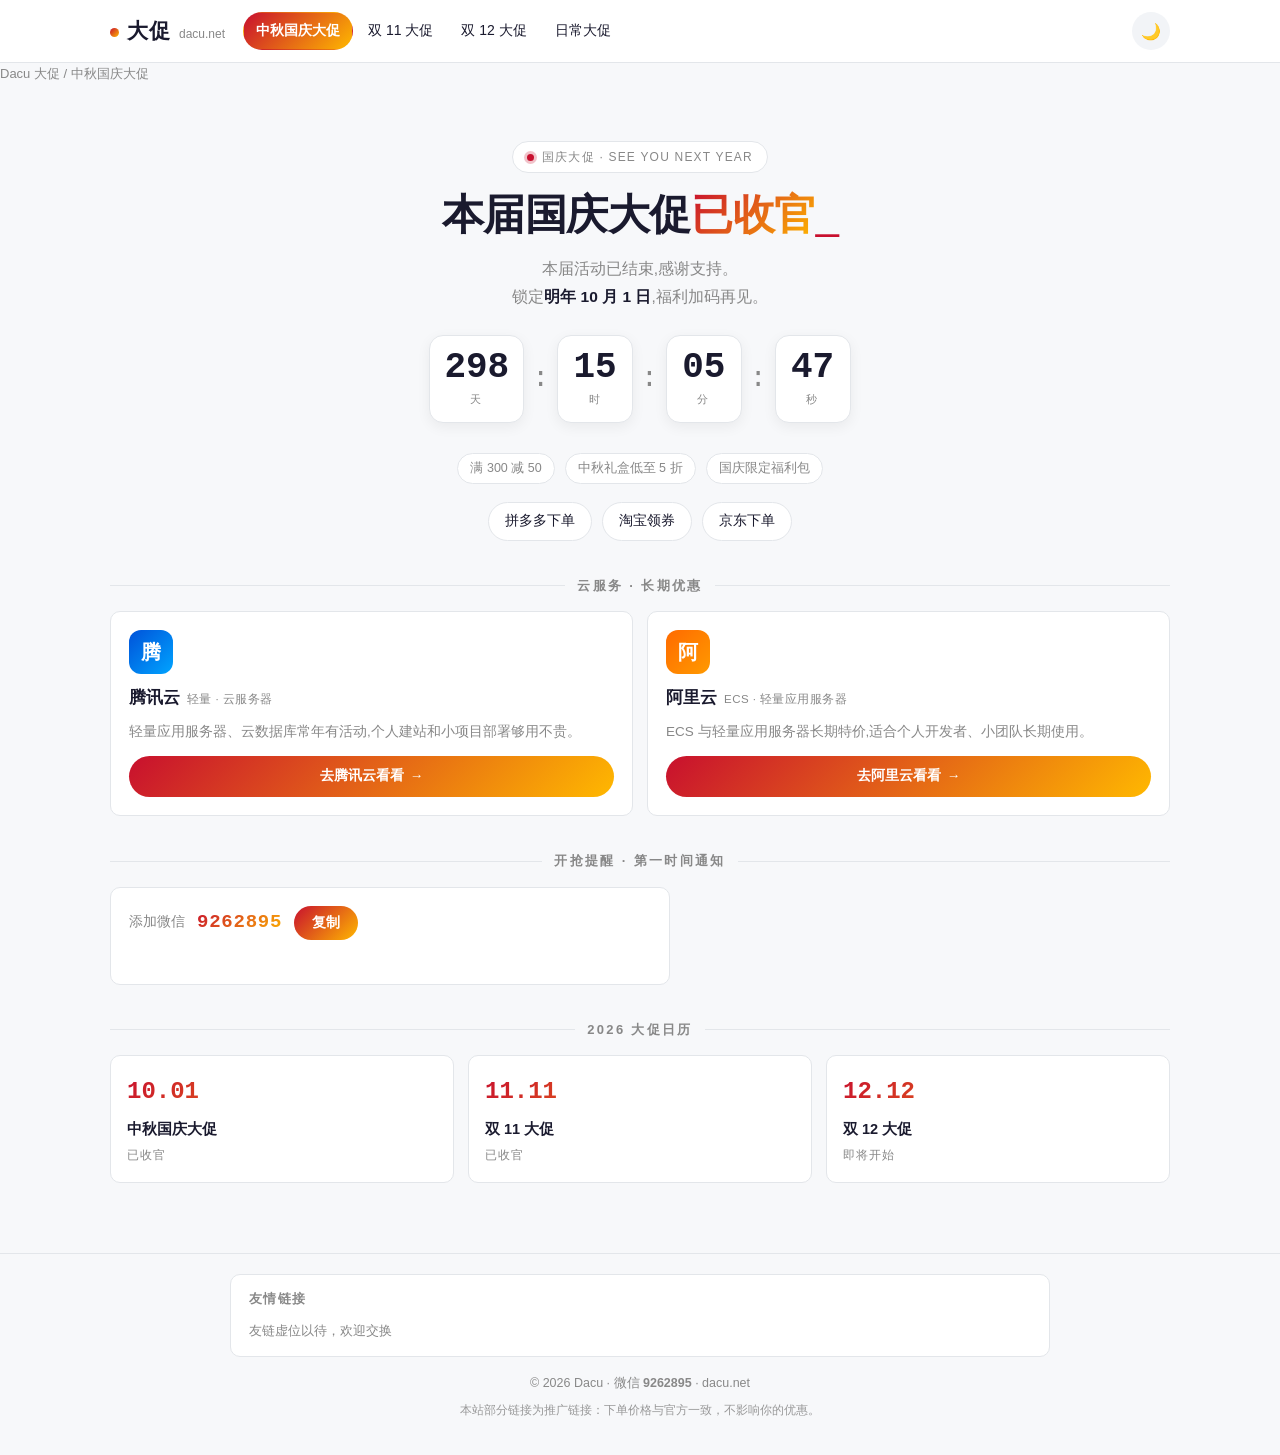
==== guoqing.html @ 707020c4 "填入腾讯云/阿里云 CPS 专属推广链接（4 页卡片 + 首页 JSON-LD）" ====
<!DOCTYPE html>
<html lang="zh-CN">
<head>
<meta charset="UTF-8">
<meta name="viewport" content="width=device-width,initial-scale=1,viewport-fit=cover">
<meta name="color-scheme" content="light dark">
<meta name="theme-color" content="#c8102e">
<meta name="description" content="2026 中秋国庆大促 10 月 1 日 00:00 准时开抢:满 300 减 50、中秋礼盒低至 5 折、国庆限定福利。Dacu 大促提供实时倒计时与拼多多、淘宝天猫、京东官方优惠入口,以及腾讯云、阿里云长期优惠。">
<meta name="keywords" content="国庆大促,中秋大促,国庆节优惠,大促倒计时,满300减50,拼多多优惠,淘宝优惠券,京东优惠券">
<meta name="applicable-device" content="pc,mobile">
<meta name="format-detection" content="telephone=no">
<meta name="robots" content="index,follow">
<meta property="og:site_name" content="Dacu 大促">
<meta property="og:title" content="中秋国庆大促 · 10月1日开启">
<meta property="og:description" content="满 300 减 50、中秋礼盒低至 5 折、国庆限定福利,实时倒计时,添加微信 9262895 第一时间开抢。">
<meta property="og:type" content="website">
<meta property="og:url" content="https://dacu.net/guoqing.html">
<meta property="og:locale" content="zh_CN">
<meta property="og:image" content="https://dacu.net/assets/og-cover.png">
<meta name="twitter:card" content="summary_large_image">
<link rel="canonical" href="https://dacu.net/guoqing.html">
<link rel="icon" href="data:image/svg+xml,%3Csvg xmlns='http://www.w3.org/2000/svg' viewBox='0 0 64 64'%3E%3Cdefs%3E%3ClinearGradient id='g' x1='0' y1='0' x2='1' y2='1'%3E%3Cstop offset='0' stop-color='%23c8102e'/%3E%3Cstop offset='1' stop-color='%23ffb800'/%3E%3C/linearGradient%3E%3C/defs%3E%3Crect width='64' height='64' rx='14' fill='url(%23g)'/%3E%3Ctext x='32' y='45' font-family='Arial,sans-serif' font-size='38' font-weight='800' fill='%23fff' text-anchor='middle'%3ED%3C/text%3E%3C/svg%3E">
<link rel="stylesheet" href="./assets/style.css?v=2">
<title>中秋国庆大促 · 10月1日开启 | Dacu 大促</title>
<script type="application/ld+json">
{
  "@context": "https://schema.org",
  "@graph": [
    {
      "@type": "WebPage",
      "@id": "https://dacu.net/guoqing.html#webpage",
      "url": "https://dacu.net/guoqing.html",
      "name": "中秋国庆大促 · 10月1日开启 | Dacu 大促",
      "inLanguage": "zh-CN",
      "isPartOf": { "@id": "https://dacu.net/#website" },
      "about": { "@id": "https://dacu.net/guoqing.html#event" }
    },
    {
      "@type": "BreadcrumbList",
      "itemListElement": [
        { "@type": "ListItem", "position": 1, "name": "Dacu 大促", "item": "https://dacu.net/" },
        { "@type": "ListItem", "position": 2, "name": "中秋国庆大促", "item": "https://dacu.net/guoqing.html" }
      ]
    },
    {
      "@type": "Event",
      "@id": "https://dacu.net/guoqing.html#event",
      "name": "2026 中秋国庆大促",
      "description": "满 300 减 50、中秋礼盒低至 5 折、国庆限定福利,10 月 1 日 00:00 准时开抢。",
      "startDate": "2026-10-01T00:00:00+08:00",
      "endDate": "2026-10-07T23:59:59+08:00",
      "eventAttendanceMode": "https://schema.org/OnlineEventAttendanceMode",
      "eventStatus": "https://schema.org/EventScheduled",
      "location": { "@type": "VirtualLocation", "url": "https://dacu.net/guoqing.html" },
      "organizer": { "@id": "https://dacu.net/#organizer" },
      "url": "https://dacu.net/guoqing.html"
    }
  ]
}
</script>
</head>
<body class="theme-guoqing">

<header class="site-header">
  <div class="header-inner">
    <a class="brand" href="./index.html"><b>大促</b><span>dacu.net</span></a>
    <nav class="nav" aria-label="大促导航">
      <a class="pill active" href="./guoqing.html" aria-current="page">中秋国庆大促</a>
      <a class="pill" href="./shuang11.html">双 11 大促</a>
      <a class="pill" href="./shuang12.html">双 12 大促</a>
      <a class="pill" href="./index.html">日常大促</a>
    </nav>
    <button id="themeToggle" onclick="toggleTheme()" title="切换深色模式">🌙</button>
  </div>
</header>

<main>
  <p class="crumbs"><a href="./index.html">Dacu 大促</a> / 中秋国庆大促</p>
  <div class="wrap">
    <div id="stage" class="stage"
         data-start="2026-10-01T00:00:00+08:00" data-end="2026-10-08T00:00:00+08:00"
         data-soon-badge="国庆大促 · COMING SOON"
         data-soon-line1="中秋国庆大促即将" data-soon-line2="启动"
         data-soon-lede="10 月 1 日 00:00 准时开抢。&lt;br&gt;准备好&lt;b&gt;全网最低价&lt;/b&gt;与&lt;b&gt;国庆专属福利&lt;/b&gt;。"
         data-live-badge="国庆大促 · LIVE NOW"
         data-live-line1="中秋国庆大促" data-live-line2="开抢中"
         data-live-lede="活动进行中!&lt;br&gt;&lt;b&gt;全网最低价&lt;/b&gt;与&lt;b&gt;国庆专属福利&lt;/b&gt;等你来。"
         data-ended-badge="国庆大促 · SEE YOU NEXT YEAR"
         data-ended-line1="本届国庆大促" data-ended-line2="已收官"
         data-ended-lede="本届活动已结束,感谢支持。&lt;br&gt;锁定&lt;b&gt;明年 10 月 1 日&lt;/b&gt;,福利加码再见。"
         data-title-prefix="国庆大促"
         data-title-live="国庆大促进行中! | Dacu 大促"
         data-title-ended="国庆大促明年见! | Dacu 大促">
      <div class="badge"><span class="dot" id="badgeDot"></span><span id="badge">国庆大促 · COMING SOON</span></div>
      <h1><span id="line1">中秋国庆大促即将</span><span class="ac"><span id="line2">启动</span></span><span class="cur">_</span></h1>
      <p class="lede" id="lede">10 月 1 日 00:00 准时开抢。<br>准备好<b>全网最低价</b>与<b>国庆专属福利</b>。</p>
      <div class="cd" aria-label="开抢倒计时">
        <div class="c"><span class="n" id="d">--</span><span class="l">天</span></div><span class="s">:</span>
        <div class="c"><span class="n" id="h">--</span><span class="l">时</span></div><span class="s">:</span>
        <div class="c"><span class="n" id="m">--</span><span class="l">分</span></div><span class="s">:</span>
        <div class="c"><span class="n" id="s">--</span><span class="l">秒</span></div>
      </div>
    </div>

    <div class="hints">
      <span>满 300 减 50</span><span>中秋礼盒低至 5 折</span><span>国庆限定福利包</span>
    </div>

    <!-- 平台快捷入口 -->
    <div class="plinks">
      <a href="https://p.pinduoduo.com/bQikaBFL?sc=EFAC" target="_blank" rel="sponsored nofollow noopener">拼多多下单</a>
      <a href="https://m.tb.cn/h.8M48mMi" target="_blank" rel="sponsored nofollow noopener">淘宝领券</a>
      <a href="https://u.jd.com/x66CSQ3" target="_blank" rel="sponsored nofollow noopener">京东下单</a>
    </div>


    <!-- 云服务长期优惠（腾讯云 / 阿里云 CPS） -->
    <section class="sec" aria-label="云服务长期优惠">
      <h2 class="st">云服务 · 长期优惠</h2>
      <div class="cards">
        <article class="card">
          <div class="plogo tc" aria-hidden="true">腾</div>
          <h3>腾讯云 <small>轻量 · 云服务器</small></h3>
          <p>轻量应用服务器、云数据库常年有活动,个人建站和小项目部署够用不贵。</p>
          <!-- ★ 腾讯云 CPS 专属推广链接 -->
          <a class="btn" href="https://curl.qcloud.com/LZGCNN3o" target="_blank" rel="sponsored nofollow noopener">去腾讯云看看</a>
        </article>
        <article class="card">
          <div class="plogo ali" aria-hidden="true">阿</div>
          <h3>阿里云 <small>ECS · 轻量应用服务器</small></h3>
          <p>ECS 与轻量应用服务器长期特价,适合个人开发者、小团队长期使用。</p>
          <!-- ★ 阿里云 CPS 专属推广链接 -->
          <a class="btn" href="https://www.aliyun.com/activity/ecs/99program?source=5176.29345612&amp;userCode=0mdh6zq2" target="_blank" rel="sponsored nofollow noopener">去阿里云看看</a>
        </article>
      </div>
    </section>
    <section class="sec" aria-label="微信订阅">
      <h2 class="st">开抢提醒 · 第一时间通知</h2>
      <div class="wechat-box">
        <div class="row">
          <span>添加微信</span>
          <strong id="wxid">9262895</strong>
          <button type="button" id="copyBtn">复制</button>
        </div>
        <p class="wxmsg" id="wxmsg"></p>
      </div>
    </section>

    <section class="sec" aria-label="其他大促">
      <h2 class="st">2026 大促日历</h2>
      <div class="cal">
        <a href="./guoqing.html" data-start="2026-10-01T00:00:00+08:00" data-end="2026-10-08T00:00:00+08:00"><span class="date">10.01</span><span class="name">中秋国庆大促</span><span class="status">即将开始</span></a>
        <a href="./shuang11.html" data-start="2026-11-11T00:00:00+08:00" data-end="2026-11-12T00:00:00+08:00"><span class="date">11.11</span><span class="name">双 11 大促</span><span class="status">即将开始</span></a>
        <a href="./shuang12.html" data-start="2026-12-12T00:00:00+08:00" data-end="2026-12-13T00:00:00+08:00"><span class="date">12.12</span><span class="name">双 12 大促</span><span class="status">即将开始</span></a>
      </div>
    </section>
  </div>
</main>

<footer>
    <!-- FRIEND-LINKS:START -->
    <div class="friend-links">
      <h2>友情链接</h2>
      <ul class="fl-list">
        <li class="fl-empty">友链虚位以待，欢迎交换</li>
      </ul>
    </div>
    <!-- FRIEND-LINKS:END -->
  © <span id="y"></span> Dacu · 微信 <strong>9262895</strong> · <a href="https://dacu.net/">dacu.net</a>
  <p class="disclosure">本站部分链接为推广链接：下单价格与官方一致，不影响你的优惠。</p>
</footer>

<script src="./assets/site.js?v=2" defer></script>
</body>
</html>
---- assets/style.css ----
/* ============================================================
   Dacu 大促 dacu.net — 全站共享样式
   设计体系沿用 duanluo.cn（明色默认 + 深色切换）；
   品牌色保持 Dacu 红金渐变，各大促页有独立主题色覆盖。
   维护提示：改主题色/品牌色只需改 :root 里的变量
   ============================================================ */

*{margin:0;padding:0;box-sizing:border-box}

:root{
  --bg:#f7f8fa;
  --surface:#fff;
  --surface-2:#f2f4f7;
  --text:#1a1a2e;
  --border:#e3e6ea;
  --muted:#888;
  --accent:#c8102e;
  --accent2:#ffb800;
  --grad:linear-gradient(135deg,var(--accent),var(--accent2));
  --green:#1e9e6a;
  --radius:10px;
  --shadow:0 4px 14px rgba(0,0,0,.06);
}

html.dark{
  --bg:#111;
  --surface:#1e1e1e;
  --surface-2:#262626;
  --text:#e0e0e0;
  --border:#333;
  --muted:#8a8a8a;
  --green:#3fbf8a;
  --shadow:0 4px 14px rgba(0,0,0,.4);
}

/* 每场大促的主题色（保留原有设定） */
body.theme-guoqing{--accent:#c8102e;--accent2:#ffb800;--grad:linear-gradient(135deg,#c8102e,#ffb800)}
body.theme-shuang11{--accent:#ff4d2e;--accent2:#ffb800;--grad:linear-gradient(135deg,#ff4d2e,#ffb800)}
body.theme-shuang12{--accent:#6d28d9;--accent2:#ec4899;--grad:linear-gradient(135deg,#6d28d9,#ec4899)}

body{
  font-family:-apple-system,BlinkMacSystemFont,"Segoe UI","PingFang SC","Microsoft YaHei",Arial,sans-serif;
  background:var(--bg);
  color:var(--text);
  line-height:1.7;
  transition:background .3s,color .3s;
}

a{color:var(--accent);text-decoration:none}
a:hover{text-decoration:underline}
:focus-visible{outline:2px solid var(--accent);outline-offset:2px}

/* ==================== 顶部导航 ==================== */
.site-header{
  position:sticky;top:0;z-index:100;
  background:color-mix(in srgb,var(--surface) 92%,transparent);
  backdrop-filter:blur(12px);
  border-bottom:1px solid var(--border);
}
.header-inner{
  max-width:1100px;margin:auto;padding:12px 20px;
  display:flex;align-items:center;gap:18px;flex-wrap:wrap;
}
.brand{display:flex;align-items:baseline;gap:8px;text-decoration:none}
.brand:hover{text-decoration:none}
.brand b{font-size:21px;color:var(--text);letter-spacing:1px}
.brand b::before{
  content:"";display:inline-block;width:9px;height:9px;border-radius:50%;
  background:var(--grad);margin-right:8px;vertical-align:middle;
}
.brand span{font-size:12px;color:var(--muted)}

.nav{display:flex;flex-wrap:wrap;gap:2px;flex:1}
.pill{
  padding:6px 12px;border-radius:100px;font-size:14px;color:var(--text);
  border:1px solid transparent;transition:.2s;
}
.pill:hover{background:var(--surface-2);text-decoration:none}
.pill.active{
  color:#fff;background:var(--grad);border-color:transparent;font-weight:600;
}

#themeToggle{
  border:none;background:var(--surface-2);color:var(--text);
  width:38px;height:38px;border-radius:50%;cursor:pointer;font-size:16px;
  transition:transform .2s;
}
#themeToggle:hover{transform:rotate(20deg)}

/* ==================== 布局 ==================== */
main{width:100%}
.wrap{max-width:1100px;margin:auto;padding:26px 20px 30px}

.crumbs{font-size:13px;color:var(--muted);margin-bottom:16px}
.crumbs a{color:var(--muted)}
.crumbs a:hover{color:var(--accent)}

.hero{padding:8px 0 4px;margin-bottom:22px}
.badge{
  display:inline-flex;align-items:center;gap:8px;padding:5px 14px;
  border:1px solid var(--border);border-radius:100px;background:var(--surface);
  font-size:12px;letter-spacing:.1em;color:var(--muted);margin-bottom:16px;
}
.dot{
  width:7px;height:7px;border-radius:50%;background:var(--accent);flex:none;
  box-shadow:0 0 0 3px color-mix(in srgb,var(--accent) 25%,transparent);
  animation:blink 1.6s ease-in-out infinite;
}
.dot.live{background:var(--green);box-shadow:0 0 0 3px color-mix(in srgb,var(--green) 25%,transparent)}
@keyframes blink{50%{opacity:.4}}

h1{font-size:clamp(1.7rem,4.6vw,2.6rem);font-weight:800;line-height:1.25;letter-spacing:-.01em;margin-bottom:14px}
h1 .ac{background:var(--grad);-webkit-background-clip:text;background-clip:text;-webkit-text-fill-color:transparent;color:transparent}
h1 .cur{display:inline-block;color:var(--accent);animation:cursorBlink 1s steps(1) infinite;font-weight:400}
@keyframes cursorBlink{50%{opacity:0}}

.lede{font-size:15.5px;color:var(--muted);max-width:720px;line-height:1.8}
.lede b{color:var(--text)}

/* ==================== 大促倒计时舞台 ==================== */
.stage{text-align:center;padding:14px 0 6px}
.stage .lede{margin:0 auto}
.cd{
  display:flex;align-items:center;justify-content:center;gap:8px;
  margin:24px 0 6px;flex-wrap:wrap;
  font-family:ui-monospace,Menlo,Consolas,monospace;
}
.cd .c{
  background:var(--surface);border:1px solid var(--border);border-radius:14px;
  padding:12px 14px;min-width:76px;display:flex;flex-direction:column;align-items:center;gap:3px;
  box-shadow:var(--shadow);
}
.cd .n{font-size:clamp(1.5rem,5vw,2.25rem);font-weight:800;font-variant-numeric:tabular-nums;line-height:1.1}
.cd .l{font-size:11px;letter-spacing:.15em;color:var(--muted)}
.cd .s{font-size:clamp(1.25rem,4vw,1.75rem);color:var(--muted);animation:blink 1.6s ease-in-out infinite}

.hints{display:flex;gap:10px;justify-content:center;flex-wrap:wrap;margin:18px 0 6px}
.hints span{
  padding:4px 12px;border:1px solid var(--border);border-radius:100px;
  background:var(--surface);color:var(--muted);font-size:12.5px;
}

/* 平台快捷入口（小链接行） */
.plinks{display:flex;gap:10px;justify-content:center;flex-wrap:wrap;margin:18px 0 6px}
.plinks a{
  display:inline-flex;padding:7px 16px;border:1px solid var(--border);border-radius:100px;
  background:var(--surface);color:var(--text);font-size:13.5px;font-weight:500;transition:.2s;
}
.plinks a:hover{color:var(--accent);border-color:color-mix(in srgb,var(--accent) 40%,var(--border));text-decoration:none}

/* ==================== 区块标题 ==================== */
.sec{margin-top:34px}
.sec>.st{
  font-size:13px;letter-spacing:.18em;color:var(--muted);
  margin-bottom:14px;display:flex;align-items:center;gap:12px;
}
.sec>.st::before,.sec>.st::after{content:"";height:1px;flex:1;background:var(--border)}
.sec-note{font-size:13px;color:var(--muted);margin:-6px 0 14px;text-align:center}

/* ==================== 卡片（电商 / 云服务） ==================== */
.cards{display:grid;grid-template-columns:repeat(auto-fit,minmax(240px,1fr));gap:14px}
.card{
  background:var(--surface);border:1px solid var(--border);border-radius:var(--radius);
  padding:18px;display:flex;flex-direction:column;gap:9px;
  transition:transform .18s,box-shadow .18s;
}
.card:hover{transform:translateY(-3px);box-shadow:var(--shadow)}
.plogo{
  width:44px;height:44px;border-radius:12px;display:flex;align-items:center;justify-content:center;
  font-weight:800;font-size:20px;color:#fff;flex:none;
}
.plogo.pdd{background:linear-gradient(135deg,#e02e24,#ff6b3d)}
.plogo.tb{background:linear-gradient(135deg,#ff5000,#ffb800)}
.plogo.jd{background:linear-gradient(135deg,#c8102e,#f5455c)}
.plogo.tc{background:linear-gradient(135deg,#0052d9,#00a4ff)}
.plogo.ali{background:linear-gradient(135deg,#ff6a00,#ff9a00)}
.card h3{font-size:16.5px;font-weight:700;display:flex;align-items:baseline;gap:7px;flex-wrap:wrap}
.card h3 small{font-size:11.5px;color:var(--muted);font-weight:500;letter-spacing:.04em}
.card p{font-size:13.5px;color:var(--muted);line-height:1.75;flex:1}
.card .btn{
  margin-top:4px;display:inline-flex;align-items:center;justify-content:center;gap:6px;
  padding:9px 16px;background:var(--grad);color:#fff;border-radius:100px;
  font-weight:600;font-size:13.5px;transition:.15s;
}
.card .btn:hover{transform:translateY(-1px);text-decoration:none;opacity:.92}
.card .btn::after{content:"→"}

/* ==================== 大促日历 ==================== */
.cal{display:grid;grid-template-columns:repeat(auto-fit,minmax(180px,1fr));gap:14px}
.cal a{
  background:var(--surface);border:1px solid var(--border);border-radius:var(--radius);
  padding:16px;color:var(--text);display:flex;flex-direction:column;gap:4px;
  transition:transform .18s,box-shadow .18s;
}
.cal a:hover{transform:translateY(-3px);box-shadow:var(--shadow);text-decoration:none}
.cal .date{
  font-family:ui-monospace,Menlo,Consolas,monospace;font-size:24px;font-weight:800;
  background:var(--grad);-webkit-background-clip:text;background-clip:text;-webkit-text-fill-color:transparent;color:transparent;
}
.cal .name{font-size:14.5px;font-weight:700}
.cal .status{font-size:12px;color:var(--muted);letter-spacing:.08em}
.cal .now{color:var(--green);font-weight:600}

/* ==================== 微信订阅 ==================== */
.wechat-box{
  background:var(--surface);border:1px solid var(--border);border-radius:var(--radius);
  padding:18px;max-width:560px;
}
.wechat-box .row{display:flex;align-items:center;gap:12px;flex-wrap:wrap}
.wechat-box .row span{font-size:13.5px;color:var(--muted)}
.wechat-box .row strong{
  font-family:ui-monospace,Menlo,Consolas,monospace;font-size:19px;letter-spacing:.04em;
  background:var(--grad);-webkit-background-clip:text;background-clip:text;-webkit-text-fill-color:transparent;color:transparent;
}
.wechat-box button{
  padding:8px 18px;border:none;border-radius:100px;background:var(--grad);
  color:#fff;font-weight:600;font-size:13.5px;cursor:pointer;
}
.wechat-box button:hover{opacity:.9}
.wxmsg{font-size:13px;margin-top:8px;min-height:1.4em}

/* ==================== FAQ ==================== */
.faq details{
  background:var(--surface);border:1px solid var(--border);border-radius:var(--radius);
  padding:14px 18px;margin-bottom:10px;
}
.faq summary{
  cursor:pointer;font-weight:600;font-size:14.5px;list-style:none;
  display:flex;justify-content:space-between;align-items:center;gap:10px;
}
.faq summary::-webkit-details-marker{display:none}
.faq summary::after{content:"+";color:var(--accent);font-weight:700;flex:none}
.faq details[open] summary::after{content:"−"}
.faq details p{margin-top:10px;font-size:14px;color:var(--muted);line-height:1.8}

/* ==================== 关于 / 页脚 ==================== */
.about{font-size:14px;color:var(--muted);line-height:1.9;max-width:820px}
.about b{color:var(--text)}

footer{
  margin-top:40px;padding:20px 20px 34px;
  border-top:1px solid var(--border);
  font-size:12.5px;color:var(--muted);text-align:center;
}
footer a{color:var(--muted)}
footer a:hover{color:var(--accent)}
footer .disclosure{font-size:12px;color:var(--muted);margin-top:6px;opacity:.85}

/* ==================== 响应式 ==================== */
@media(max-width:700px){
  .header-inner{padding:10px 14px;gap:10px}
  .brand b{font-size:18px}
  .pill{padding:5px 10px;font-size:13px}
  .wrap{padding:18px 14px 24px}
  h1{font-size:clamp(1.5rem,7vw,2rem)}
  .cd .c{min-width:64px;padding:10px 10px}
  .cards{grid-template-columns:1fr}
  .cal{grid-template-columns:1fr}
}

/* ==================== 页脚友情链接 ==================== */
.friend-links{
  max-width:820px;margin:0 auto 16px;text-align:left;
  background:var(--surface);border:1px solid var(--border);border-radius:var(--radius);
  padding:14px 18px;
}
.friend-links h2{font-size:12.5px;color:var(--muted);font-weight:600;letter-spacing:.1em;margin-bottom:10px}
.fl-list{display:flex;flex-wrap:wrap;gap:8px 20px;list-style:none}
.fl-list li{font-size:13px}
.fl-list .fl-empty{color:var(--muted)}
.fl-contact{margin-top:10px;font-size:12.5px;color:var(--muted)}
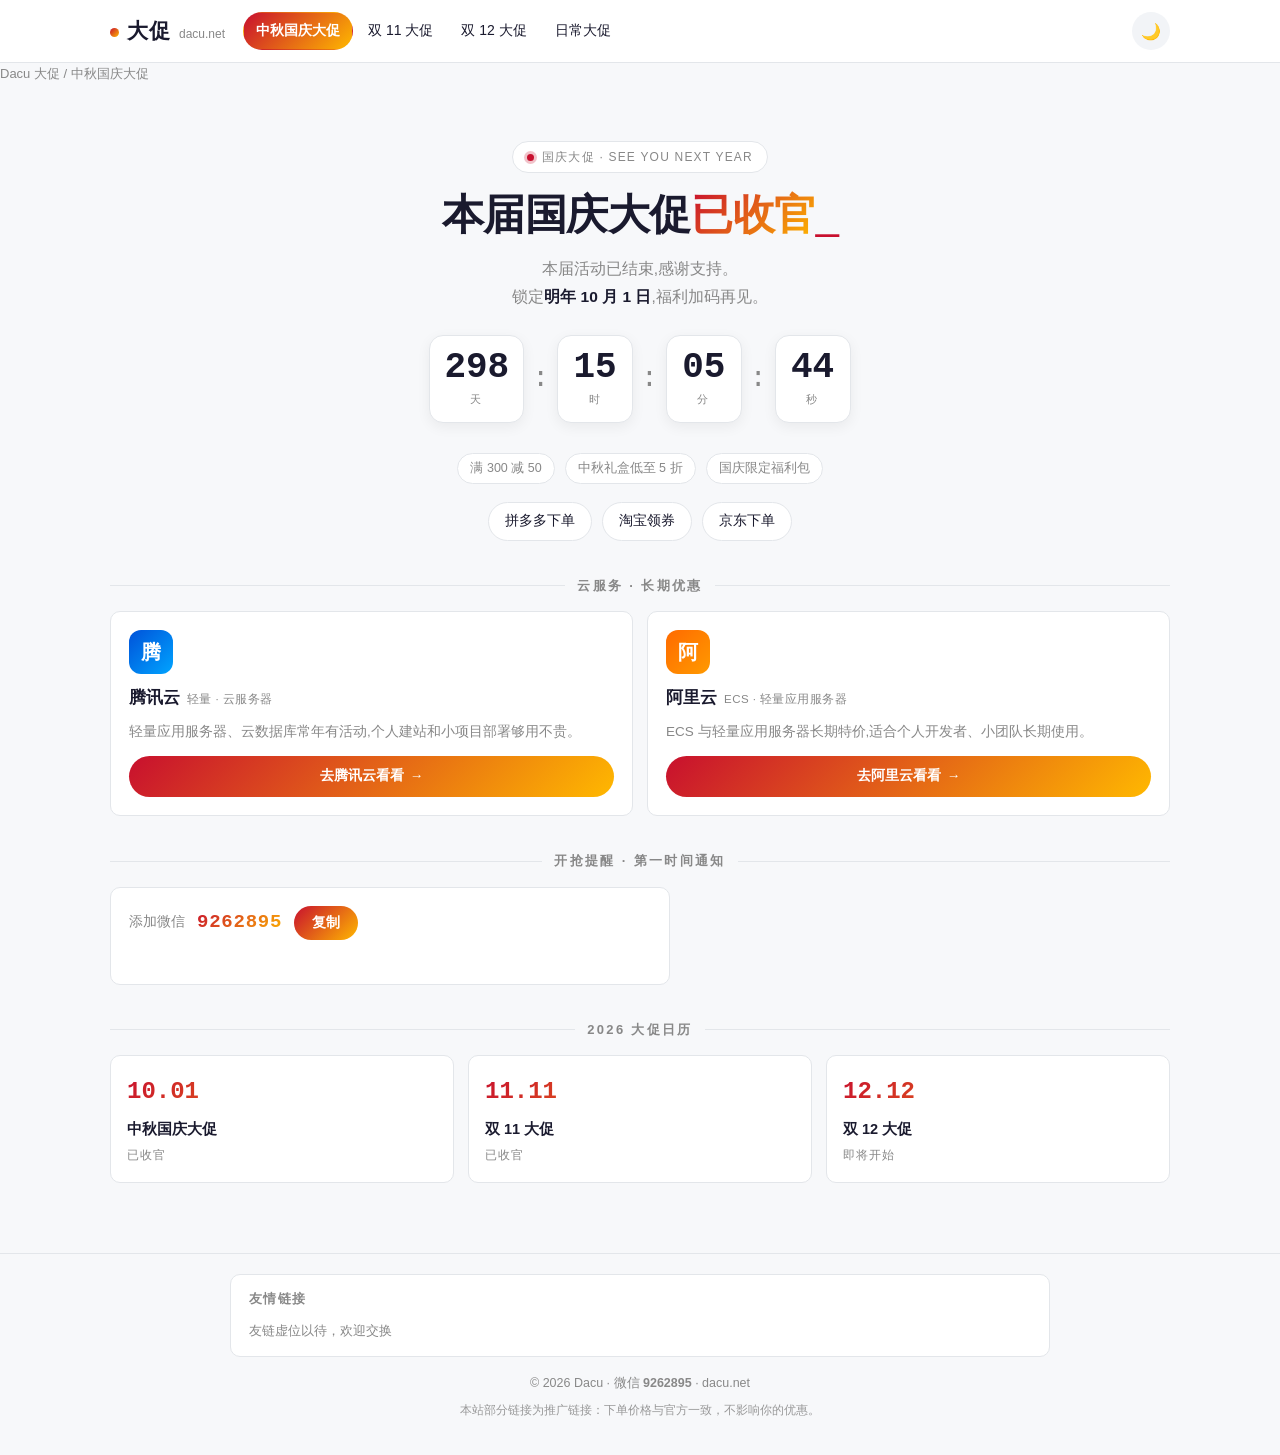
==== commit 9ce0f144: "双11页融入 2026 三平台最新打法:淘宝官方立减/京东现货直发/拼多多百亿补贴单件立减 - 文案从「即将启动」改为「现货热卖中」(三平台 10 月已开卖,11.11 为最终爆发日) - 新增「平台" ====
--- a/guoqing.html
+++ b/guoqing.html
@@ -20,7 +20,7 @@
 <meta name="twitter:card" content="summary_large_image">
 <link rel="canonical" href="https://dacu.net/guoqing.html">
 <link rel="icon" href="data:image/svg+xml,%3Csvg xmlns='http://www.w3.org/2000/svg' viewBox='0 0 64 64'%3E%3Cdefs%3E%3ClinearGradient id='g' x1='0' y1='0' x2='1' y2='1'%3E%3Cstop offset='0' stop-color='%23c8102e'/%3E%3Cstop offset='1' stop-color='%23ffb800'/%3E%3C/linearGradient%3E%3C/defs%3E%3Crect width='64' height='64' rx='14' fill='url(%23g)'/%3E%3Ctext x='32' y='45' font-family='Arial,sans-serif' font-size='38' font-weight='800' fill='%23fff' text-anchor='middle'%3ED%3C/text%3E%3C/svg%3E">
-<link rel="stylesheet" href="./assets/style.css?v=2">
+<link rel="stylesheet" href="./assets/style.css?v=3">
 <title>中秋国庆大促 · 10月1日开启 | Dacu 大促</title>
 <script type="application/ld+json">
 {
@@ -170,6 +170,6 @@
   <p class="disclosure">本站部分链接为推广链接：下单价格与官方一致，不影响你的优惠。</p>
 </footer>
 
-<script src="./assets/site.js?v=2" defer></script>
+<script src="./assets/site.js?v=3" defer></script>
 </body>
 </html>
--- a/assets/style.css
+++ b/assets/style.css
@@ -269,3 +269,11 @@
 .fl-list li{font-size:13px}
 .fl-list .fl-empty{color:var(--muted)}
 .fl-contact{margin-top:10px;font-size:12.5px;color:var(--muted)}
+
+/* 主推横幅(按日期自动切换,site.js 控制) */
+.pbanner{display:flex;align-items:center;justify-content:center;gap:.7rem;width:100%;margin:0 auto 1.75rem;padding:.9rem 1.3rem;background:var(--surface);border:1px solid var(--border);border-radius:var(--radius);box-shadow:var(--shadow);color:var(--text);text-decoration:none;transition:transform .15s ease}
+.pbanner b{background:var(--grad);-webkit-background-clip:text;background-clip:text;-webkit-text-fill-color:transparent;color:transparent;font-size:1rem}
+.pbanner span{color:var(--muted);font-size:.85rem}
+.pbanner .pb-dot{width:8px;height:8px;border-radius:50%;background:var(--accent);flex:none;animation:pbPulse 1.6s ease-in-out infinite}
+@keyframes pbPulse{50%{opacity:.4}}
+.pbanner:hover{transform:translateY(-2px)}
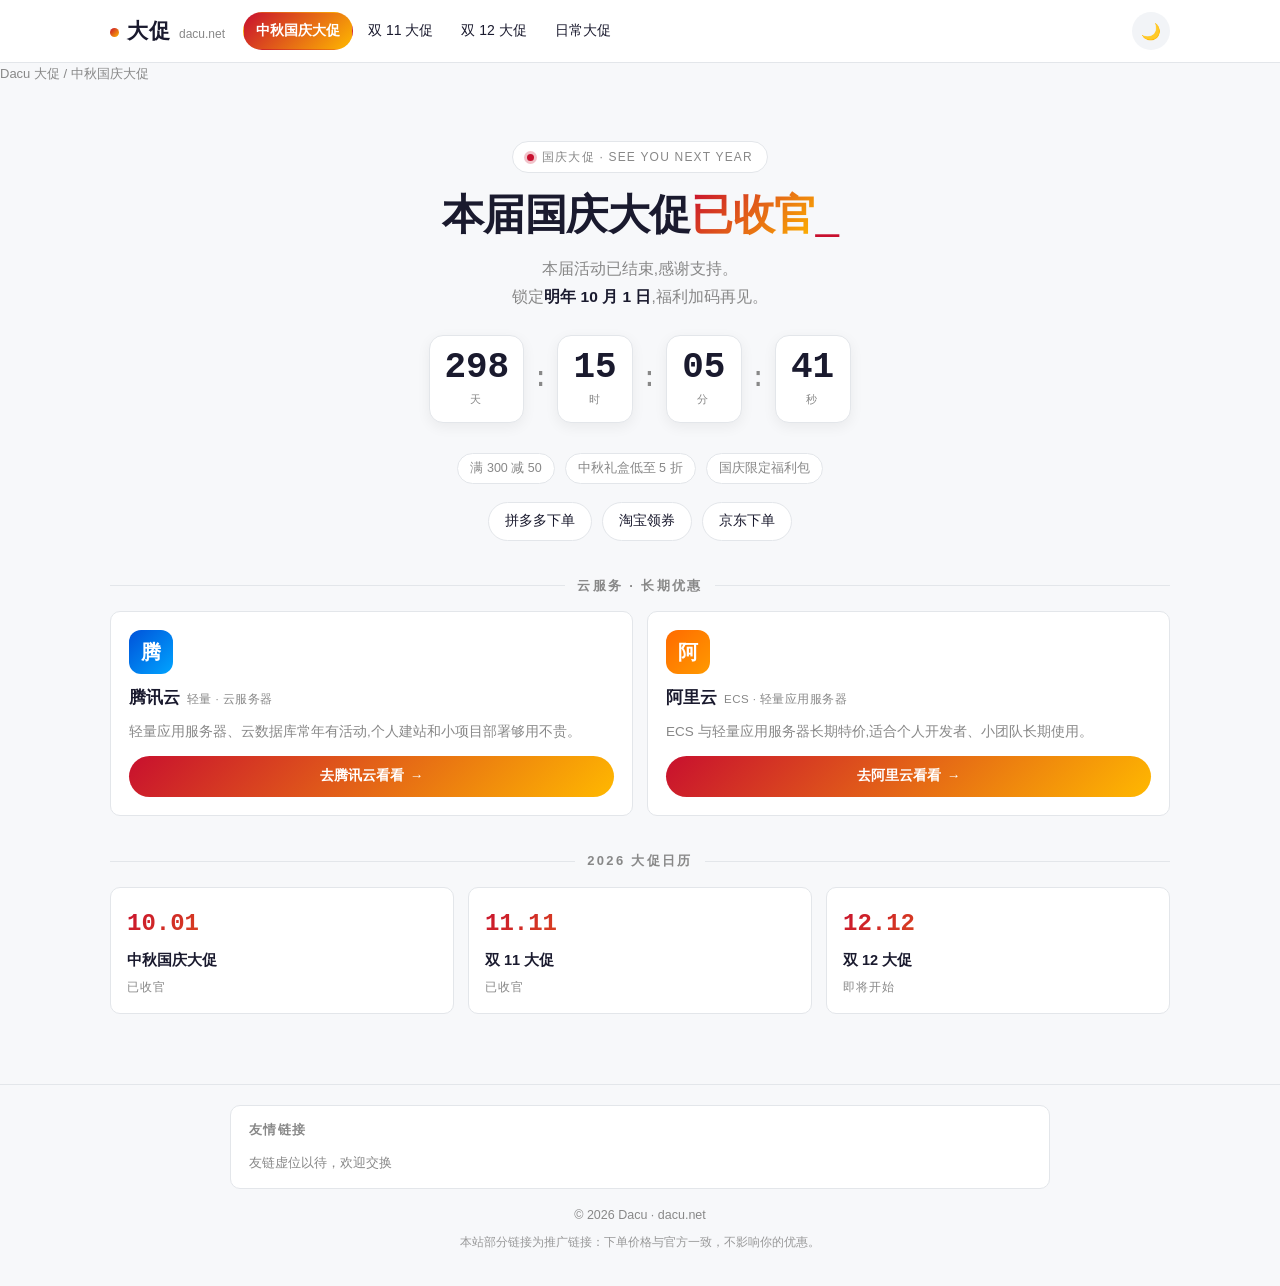
==== commit 0f6b9f27: "移除所有微信联系方式(买家不需要知道个人微信) - 删除 4 个页面的「微信订阅」卡片与页脚微信号 - 清理 meta/JSON-LD/关于段落/llms.txt 中的联系方式 - site.js 移" ====
--- a/guoqing.html
+++ b/guoqing.html
@@ -12,7 +12,7 @@
 <meta name="robots" content="index,follow">
 <meta property="og:site_name" content="Dacu 大促">
 <meta property="og:title" content="中秋国庆大促 · 10月1日开启">
-<meta property="og:description" content="满 300 减 50、中秋礼盒低至 5 折、国庆限定福利,实时倒计时,添加微信 9262895 第一时间开抢。">
+<meta property="og:description" content="满 300 减 50、中秋礼盒低至 5 折、国庆限定福利,实时倒计时,提前锁定全年低价。">
 <meta property="og:type" content="website">
 <meta property="og:url" content="https://dacu.net/guoqing.html">
 <meta property="og:locale" content="zh_CN">
@@ -134,17 +134,6 @@
         </article>
       </div>
     </section>
-    <section class="sec" aria-label="微信订阅">
-      <h2 class="st">开抢提醒 · 第一时间通知</h2>
-      <div class="wechat-box">
-        <div class="row">
-          <span>添加微信</span>
-          <strong id="wxid">9262895</strong>
-          <button type="button" id="copyBtn">复制</button>
-        </div>
-        <p class="wxmsg" id="wxmsg"></p>
-      </div>
-    </section>
 
     <section class="sec" aria-label="其他大促">
       <h2 class="st">2026 大促日历</h2>
@@ -166,10 +155,10 @@
       </ul>
     </div>
     <!-- FRIEND-LINKS:END -->
-  © <span id="y"></span> Dacu · 微信 <strong>9262895</strong> · <a href="https://dacu.net/">dacu.net</a>
+  © <span id="y"></span> Dacu · <a href="https://dacu.net/">dacu.net</a>
   <p class="disclosure">本站部分链接为推广链接：下单价格与官方一致，不影响你的优惠。</p>
 </footer>
 
-<script src="./assets/site.js?v=3" defer></script>
+<script src="./assets/site.js?v=4" defer></script>
 </body>
 </html>
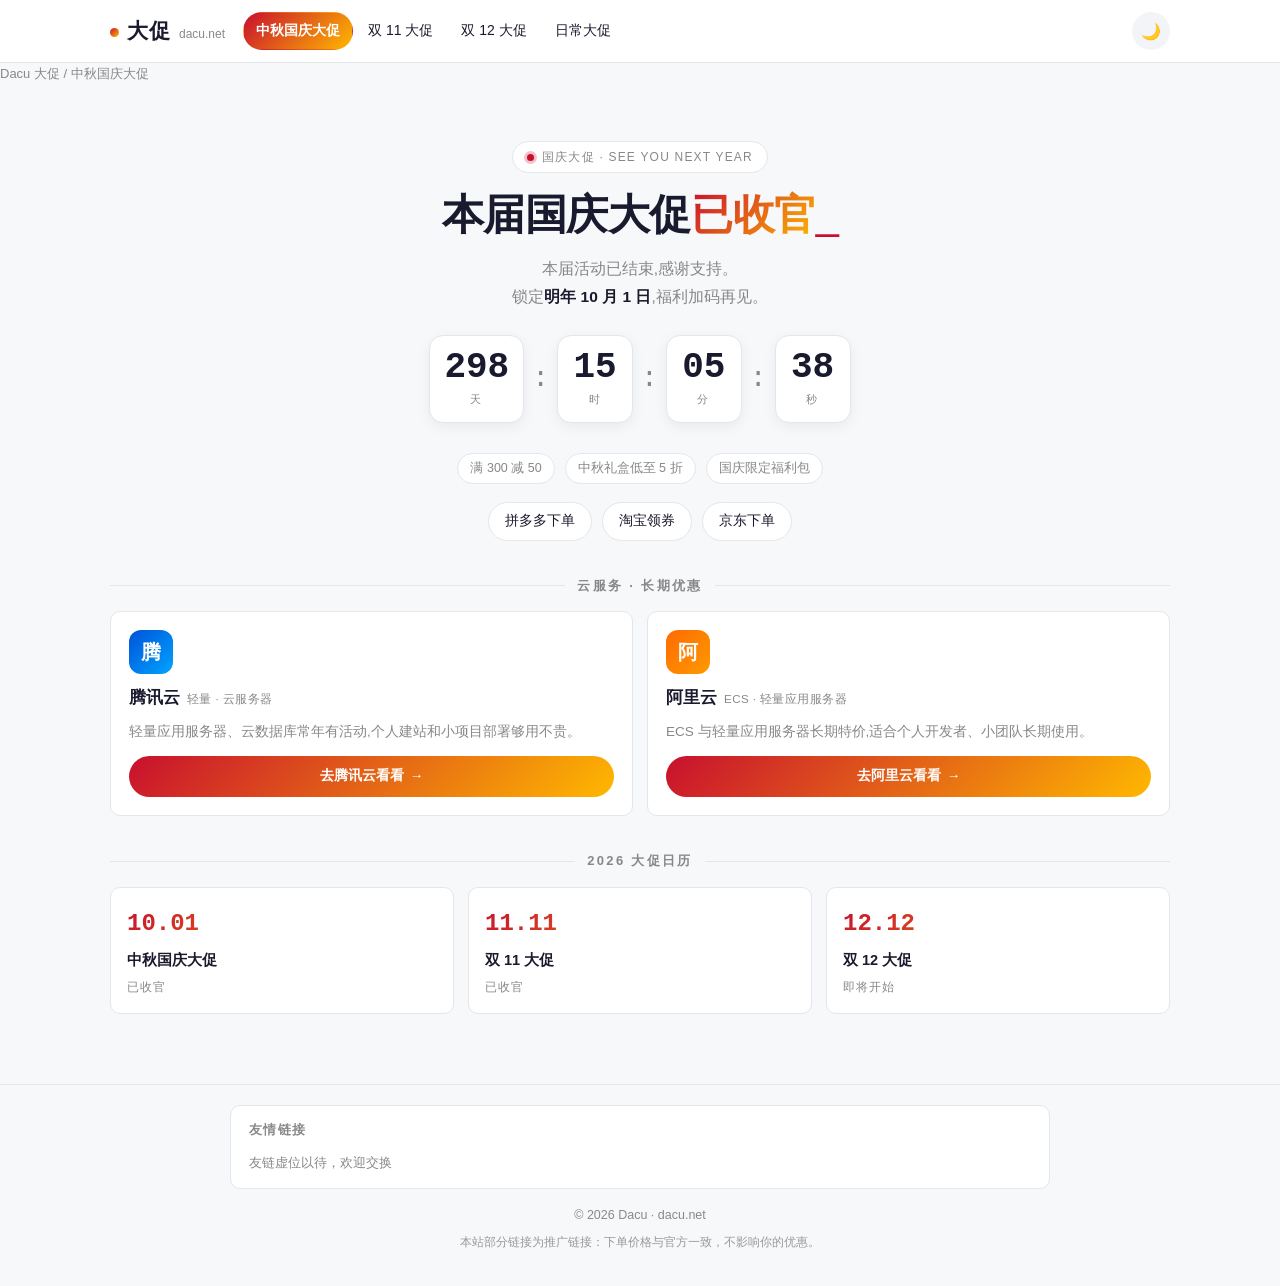
==== commit 5446fb6c: "接入京东联盟 API:双11页商品精选区 + 每日自动更新流水线 - tools/fetch_jd_deals.py:jd.union.open 商品拉取+转链,凭据走环境变量,输出 assets/d" ====
--- a/guoqing.html
+++ b/guoqing.html
@@ -159,6 +159,6 @@
   <p class="disclosure">本站部分链接为推广链接：下单价格与官方一致，不影响你的优惠。</p>
 </footer>
 
-<script src="./assets/site.js?v=4" defer></script>
+<script src="./assets/site.js?v=5" defer></script>
 </body>
 </html>
--- a/assets/style.css
+++ b/assets/style.css
@@ -277,3 +277,14 @@
 .pbanner .pb-dot{width:8px;height:8px;border-radius:50%;background:var(--accent);flex:none;animation:pbPulse 1.6s ease-in-out infinite}
 @keyframes pbPulse{50%{opacity:.4}}
 .pbanner:hover{transform:translateY(-2px)}
+
+/* 商品清单(site.js 数据驱动) */
+.deals-grid{display:grid;grid-template-columns:repeat(auto-fill,minmax(240px,1fr));gap:14px}
+.deal{padding:14px;display:flex;flex-direction:column;gap:8px;text-align:left}
+.deal-img{width:100%;aspect-ratio:1/1;object-fit:cover;border-radius:8px;background:var(--surface-2)}
+.deal h3{font-size:14px;line-height:1.5;font-weight:600;max-height:2.9em;overflow:hidden;display:-webkit-box;-webkit-line-clamp:2;-webkit-box-orient:vertical}
+.deal-meta{display:flex;align-items:center;justify-content:space-between;gap:8px;flex-wrap:wrap;min-height:24px}
+.deal-coupon{font-size:12px;color:var(--green);border:1px dashed var(--green);padding:2px 8px;border-radius:6px}
+.deal-price{font-family:ui-monospace,Menlo,Consolas,monospace;font-weight:800;font-size:18px;color:var(--accent)}
+.deal .btn{margin-top:auto;justify-content:center}
+.deals-note{font-size:12.5px;color:var(--muted);margin-top:10px;text-align:center}
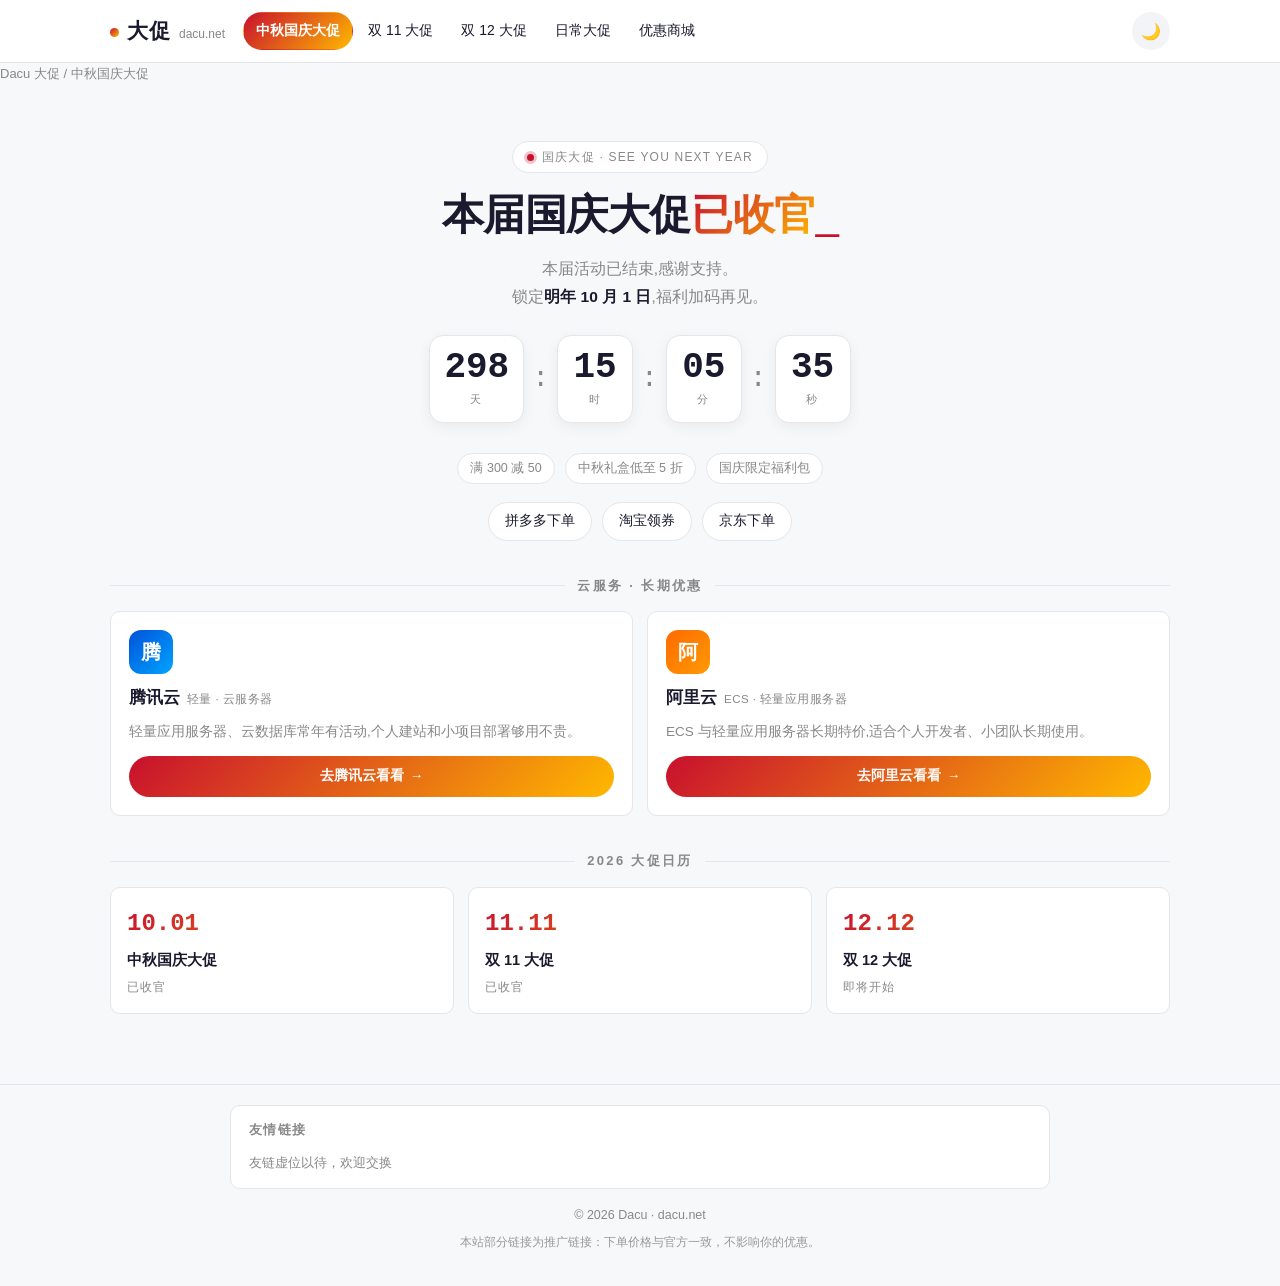
==== commit 2c842ecb: "新增「优惠商城」页:iframe 嵌入大淘客优站(已绑用户淘宝/拼多多 PID) - shangcheng.html:全站统一头尾+面包屑+SEO(meta/canonical/JSON-LD),全高" ====
--- a/guoqing.html
+++ b/guoqing.html
@@ -69,6 +69,7 @@
       <a class="pill" href="./shuang11.html">双 11 大促</a>
       <a class="pill" href="./shuang12.html">双 12 大促</a>
       <a class="pill" href="./index.html">日常大促</a>
+      <a class="pill" href="./shangcheng.html">优惠商城</a>
     </nav>
     <button id="themeToggle" onclick="toggleTheme()" title="切换深色模式">🌙</button>
   </div>
--- a/assets/style.css
+++ b/assets/style.css
@@ -288,3 +288,9 @@
 .deal-price{font-family:ui-monospace,Menlo,Consolas,monospace;font-weight:800;font-size:18px;color:var(--accent)}
 .deal .btn{margin-top:auto;justify-content:center}
 .deals-note{font-size:12.5px;color:var(--muted);margin-top:10px;text-align:center}
+
+/* 优惠商城(iframe 嵌入大促网) */
+.plogo.dt{background:linear-gradient(135deg,#ff2d6a,#ff9500)}
+.mall-frame{width:100%;height:calc(100vh - 240px);min-height:560px;border:1px solid var(--border);border-radius:var(--radius);background:var(--surface);box-shadow:var(--shadow)}
+.mall-note{font-size:12.5px;color:var(--muted);margin-top:12px;text-align:center}
+@media(max-width:520px){.mall-frame{height:calc(100vh - 200px)}}
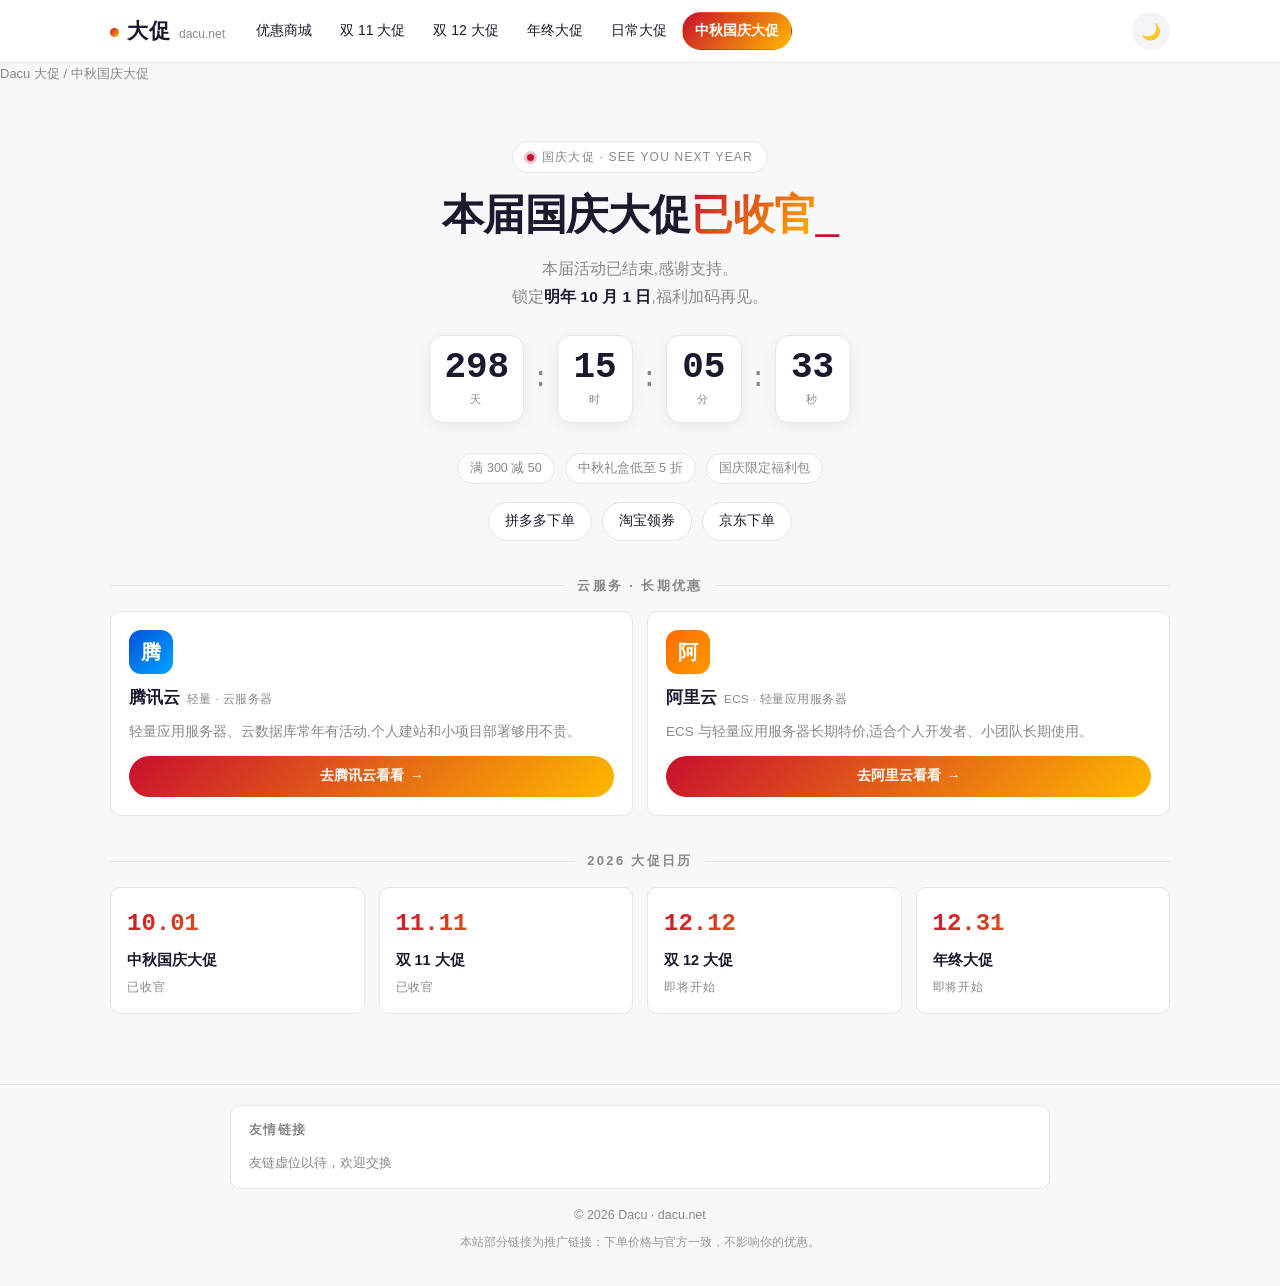
==== commit a2ffd6f4: "导航重排 + 新增年终大促页(跨年场) - 全站导航改为:优惠商城 → 双11 → 双12 → 年终大促 → 日常大促 → 中秋国庆大促 - 新增 nianzhong.html:12月31日20:00" ====
--- a/guoqing.html
+++ b/guoqing.html
@@ -20,7 +20,7 @@
 <meta name="twitter:card" content="summary_large_image">
 <link rel="canonical" href="https://dacu.net/guoqing.html">
 <link rel="icon" href="data:image/svg+xml,%3Csvg xmlns='http://www.w3.org/2000/svg' viewBox='0 0 64 64'%3E%3Cdefs%3E%3ClinearGradient id='g' x1='0' y1='0' x2='1' y2='1'%3E%3Cstop offset='0' stop-color='%23c8102e'/%3E%3Cstop offset='1' stop-color='%23ffb800'/%3E%3C/linearGradient%3E%3C/defs%3E%3Crect width='64' height='64' rx='14' fill='url(%23g)'/%3E%3Ctext x='32' y='45' font-family='Arial,sans-serif' font-size='38' font-weight='800' fill='%23fff' text-anchor='middle'%3ED%3C/text%3E%3C/svg%3E">
-<link rel="stylesheet" href="./assets/style.css?v=3">
+<link rel="stylesheet" href="./assets/style.css?v=5">
 <title>中秋国庆大促 · 10月1日开启 | Dacu 大促</title>
 <script type="application/ld+json">
 {
@@ -65,11 +65,12 @@
   <div class="header-inner">
     <a class="brand" href="./index.html"><b>大促</b><span>dacu.net</span></a>
     <nav class="nav" aria-label="大促导航">
-      <a class="pill active" href="./guoqing.html" aria-current="page">中秋国庆大促</a>
+      <a class="pill" href="./shangcheng.html">优惠商城</a>
       <a class="pill" href="./shuang11.html">双 11 大促</a>
       <a class="pill" href="./shuang12.html">双 12 大促</a>
+      <a class="pill" href="./nianzhong.html">年终大促</a>
       <a class="pill" href="./index.html">日常大促</a>
-      <a class="pill" href="./shangcheng.html">优惠商城</a>
+      <a class="pill active" href="./guoqing.html" aria-current="page">中秋国庆大促</a>
     </nav>
     <button id="themeToggle" onclick="toggleTheme()" title="切换深色模式">🌙</button>
   </div>
@@ -142,6 +143,7 @@
         <a href="./guoqing.html" data-start="2026-10-01T00:00:00+08:00" data-end="2026-10-08T00:00:00+08:00"><span class="date">10.01</span><span class="name">中秋国庆大促</span><span class="status">即将开始</span></a>
         <a href="./shuang11.html" data-start="2026-11-11T00:00:00+08:00" data-end="2026-11-12T00:00:00+08:00"><span class="date">11.11</span><span class="name">双 11 大促</span><span class="status">即将开始</span></a>
         <a href="./shuang12.html" data-start="2026-12-12T00:00:00+08:00" data-end="2026-12-13T00:00:00+08:00"><span class="date">12.12</span><span class="name">双 12 大促</span><span class="status">即将开始</span></a>
+        <a href="./nianzhong.html" data-start="2026-12-31T20:00:00+08:00" data-end="2027-01-02T00:00:00+08:00"><span class="date">12.31</span><span class="name">年终大促</span><span class="status">即将开始</span></a>
       </div>
     </section>
   </div>
@@ -160,6 +162,6 @@
   <p class="disclosure">本站部分链接为推广链接：下单价格与官方一致，不影响你的优惠。</p>
 </footer>
 
-<script src="./assets/site.js?v=5" defer></script>
+<script src="./assets/site.js?v=6" defer></script>
 </body>
 </html>
--- a/assets/style.css
+++ b/assets/style.css
@@ -37,6 +37,7 @@
 body.theme-guoqing{--accent:#c8102e;--accent2:#ffb800;--grad:linear-gradient(135deg,#c8102e,#ffb800)}
 body.theme-shuang11{--accent:#ff4d2e;--accent2:#ffb800;--grad:linear-gradient(135deg,#ff4d2e,#ffb800)}
 body.theme-shuang12{--accent:#6d28d9;--accent2:#ec4899;--grad:linear-gradient(135deg,#6d28d9,#ec4899)}
+body.theme-nianzhong{--accent:#2563eb;--accent2:#f59e0b;--grad:linear-gradient(135deg,#2563eb,#f59e0b)}
 
 body{
   font-family:-apple-system,BlinkMacSystemFont,"Segoe UI","PingFang SC","Microsoft YaHei",Arial,sans-serif;
@@ -289,8 +290,9 @@
 .deal .btn{margin-top:auto;justify-content:center}
 .deals-note{font-size:12.5px;color:var(--muted);margin-top:10px;text-align:center}
 
-/* 优惠商城(iframe 嵌入大促网) */
+/* 优惠商城(iframe 全屏沉浸式嵌入大促网,仅保留顶部菜单) */
 .plogo.dt{background:linear-gradient(135deg,#ff2d6a,#ff9500)}
-.mall-frame{width:100%;height:calc(100vh - 240px);min-height:560px;border:1px solid var(--border);border-radius:var(--radius);background:var(--surface);box-shadow:var(--shadow)}
-.mall-note{font-size:12.5px;color:var(--muted);margin-top:12px;text-align:center}
-@media(max-width:520px){.mall-frame{height:calc(100vh - 200px)}}
+body.mall-page{height:100vh;overflow:hidden;display:flex;flex-direction:column}
+body.mall-page main.mall-main{flex:1;display:flex;flex-direction:column;min-height:0;width:100%;max-width:none;margin:0;padding:0;text-align:initial}
+body.mall-page .mall-frame{flex:1;min-height:0;width:100%;height:auto;border:0;border-radius:0;background:var(--surface)}
+.sr-only{position:absolute;width:1px;height:1px;padding:0;margin:-1px;overflow:hidden;clip:rect(0,0,0,0);white-space:nowrap;border:0}
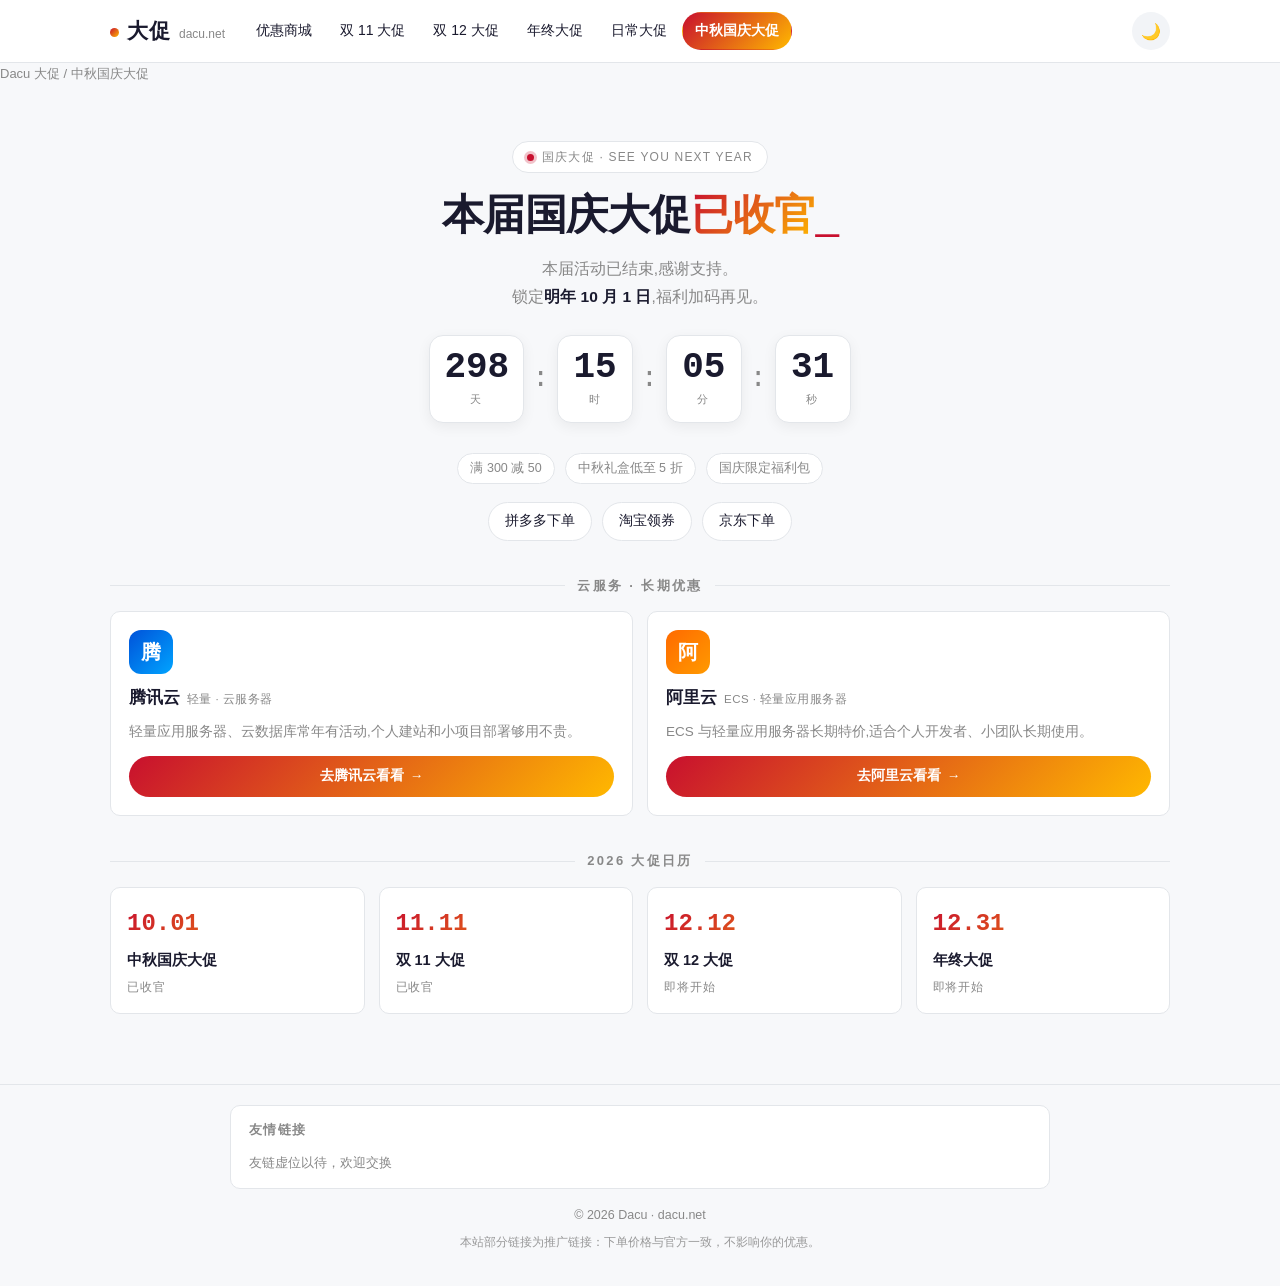
==== commit fdcbf718: "全站 head 加入百度验证 meta(codeva-REwXBmZElb),改用 HTML 标签验证" ====
--- a/guoqing.html
+++ b/guoqing.html
@@ -10,6 +10,7 @@
 <meta name="applicable-device" content="pc,mobile">
 <meta name="format-detection" content="telephone=no">
 <meta name="robots" content="index,follow">
+<meta name="baidu-site-verification" content="codeva-REwXBmZElb" />
 <meta property="og:site_name" content="Dacu 大促">
 <meta property="og:title" content="中秋国庆大促 · 10月1日开启">
 <meta property="og:description" content="满 300 减 50、中秋礼盒低至 5 折、国庆限定福利,实时倒计时,提前锁定全年低价。">
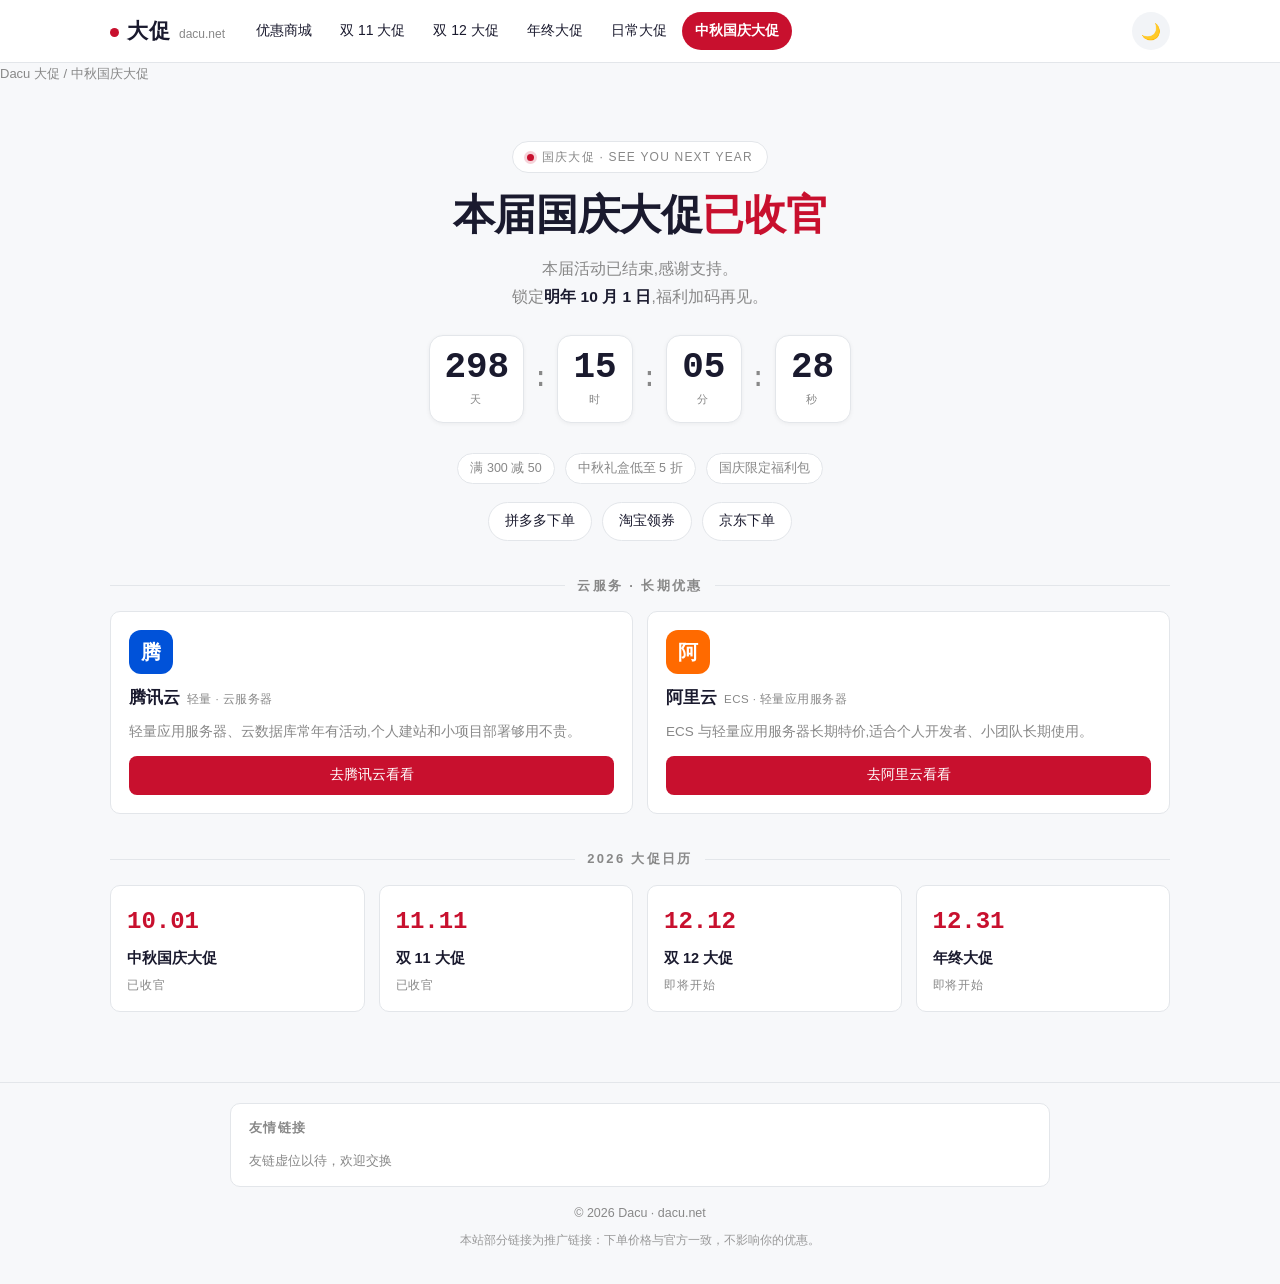
==== commit d519df6e: "轻量化设计:去除渐变/动效闪光 + 新增国补优惠口令组件 - 全站渐变压平为单色(按钮/标题字/日历日期/平台彩块/横幅),红金→品牌純色 - 去掉打字机光标、脉冲圆点、冒号闪烁;阴影减半;hover" ====
--- a/guoqing.html
+++ b/guoqing.html
@@ -21,7 +21,7 @@
 <meta name="twitter:card" content="summary_large_image">
 <link rel="canonical" href="https://dacu.net/guoqing.html">
 <link rel="icon" href="data:image/svg+xml,%3Csvg xmlns='http://www.w3.org/2000/svg' viewBox='0 0 64 64'%3E%3Cdefs%3E%3ClinearGradient id='g' x1='0' y1='0' x2='1' y2='1'%3E%3Cstop offset='0' stop-color='%23c8102e'/%3E%3Cstop offset='1' stop-color='%23ffb800'/%3E%3C/linearGradient%3E%3C/defs%3E%3Crect width='64' height='64' rx='14' fill='url(%23g)'/%3E%3Ctext x='32' y='45' font-family='Arial,sans-serif' font-size='38' font-weight='800' fill='%23fff' text-anchor='middle'%3ED%3C/text%3E%3C/svg%3E">
-<link rel="stylesheet" href="./assets/style.css?v=5">
+<link rel="stylesheet" href="./assets/style.css?v=6">
 <title>中秋国庆大促 · 10月1日开启 | Dacu 大促</title>
 <script type="application/ld+json">
 {
@@ -163,6 +163,6 @@
   <p class="disclosure">本站部分链接为推广链接：下单价格与官方一致，不影响你的优惠。</p>
 </footer>
 
-<script src="./assets/site.js?v=6" defer></script>
+<script src="./assets/site.js?v=7" defer></script>
 </body>
 </html>
--- a/assets/style.css
+++ b/assets/style.css
@@ -1,7 +1,7 @@
 /* ============================================================
    Dacu 大促 dacu.net — 全站共享样式
    设计体系沿用 duanluo.cn（明色默认 + 深色切换）；
-   品牌色保持 Dacu 红金渐变，各大促页有独立主题色覆盖。
+   品牌色单色轻量风（无渐变），各大促页有独立主题色覆盖。
    维护提示：改主题色/品牌色只需改 :root 里的变量
    ============================================================ */
 
@@ -16,10 +16,10 @@
   --muted:#888;
   --accent:#c8102e;
   --accent2:#ffb800;
-  --grad:linear-gradient(135deg,var(--accent),var(--accent2));
+  --grad:var(--accent);
   --green:#1e9e6a;
   --radius:10px;
-  --shadow:0 4px 14px rgba(0,0,0,.06);
+  --shadow:0 1px 4px rgba(0,0,0,.05);
 }
 
 html.dark{
@@ -30,14 +30,14 @@
   --border:#333;
   --muted:#8a8a8a;
   --green:#3fbf8a;
-  --shadow:0 4px 14px rgba(0,0,0,.4);
+  --shadow:0 1px 6px rgba(0,0,0,.35);
 }
 
 /* 每场大促的主题色（保留原有设定） */
-body.theme-guoqing{--accent:#c8102e;--accent2:#ffb800;--grad:linear-gradient(135deg,#c8102e,#ffb800)}
-body.theme-shuang11{--accent:#ff4d2e;--accent2:#ffb800;--grad:linear-gradient(135deg,#ff4d2e,#ffb800)}
-body.theme-shuang12{--accent:#6d28d9;--accent2:#ec4899;--grad:linear-gradient(135deg,#6d28d9,#ec4899)}
-body.theme-nianzhong{--accent:#2563eb;--accent2:#f59e0b;--grad:linear-gradient(135deg,#2563eb,#f59e0b)}
+body.theme-guoqing{--accent:#c8102e;--accent2:#ffb800;--grad:var(--accent)}
+body.theme-shuang11{--accent:#ff4d2e;--accent2:#ffb800;--grad:var(--accent)}
+body.theme-shuang12{--accent:#6d28d9;--accent2:#ec4899;--grad:var(--accent)}
+body.theme-nianzhong{--accent:#2563eb;--accent2:#f59e0b;--grad:var(--accent)}
 
 body{
   font-family:-apple-system,BlinkMacSystemFont,"Segoe UI","PingFang SC","Microsoft YaHei",Arial,sans-serif;
@@ -104,15 +104,14 @@
 }
 .dot{
   width:7px;height:7px;border-radius:50%;background:var(--accent);flex:none;
-  box-shadow:0 0 0 3px color-mix(in srgb,var(--accent) 25%,transparent);
-  animation:blink 1.6s ease-in-out infinite;
+  box-shadow:0 0 0 3px color-mix(in srgb,var(--accent) 18%,transparent);
 }
 .dot.live{background:var(--green);box-shadow:0 0 0 3px color-mix(in srgb,var(--green) 25%,transparent)}
 @keyframes blink{50%{opacity:.4}}
 
 h1{font-size:clamp(1.7rem,4.6vw,2.6rem);font-weight:800;line-height:1.25;letter-spacing:-.01em;margin-bottom:14px}
 h1 .ac{background:var(--grad);-webkit-background-clip:text;background-clip:text;-webkit-text-fill-color:transparent;color:transparent}
-h1 .cur{display:inline-block;color:var(--accent);animation:cursorBlink 1s steps(1) infinite;font-weight:400}
+h1 .cur{display:none}
 @keyframes cursorBlink{50%{opacity:0}}
 
 .lede{font-size:15.5px;color:var(--muted);max-width:720px;line-height:1.8}
@@ -133,7 +132,7 @@
 }
 .cd .n{font-size:clamp(1.5rem,5vw,2.25rem);font-weight:800;font-variant-numeric:tabular-nums;line-height:1.1}
 .cd .l{font-size:11px;letter-spacing:.15em;color:var(--muted)}
-.cd .s{font-size:clamp(1.25rem,4vw,1.75rem);color:var(--muted);animation:blink 1.6s ease-in-out infinite}
+.cd .s{font-size:clamp(1.25rem,4vw,1.75rem);color:var(--muted)}
 
 .hints{display:flex;gap:10px;justify-content:center;flex-wrap:wrap;margin:18px 0 6px}
 .hints span{
@@ -165,26 +164,25 @@
   padding:18px;display:flex;flex-direction:column;gap:9px;
   transition:transform .18s,box-shadow .18s;
 }
-.card:hover{transform:translateY(-3px);box-shadow:var(--shadow)}
+.card:hover{transform:translateY(-1px);box-shadow:var(--shadow)}
 .plogo{
   width:44px;height:44px;border-radius:12px;display:flex;align-items:center;justify-content:center;
   font-weight:800;font-size:20px;color:#fff;flex:none;
 }
-.plogo.pdd{background:linear-gradient(135deg,#e02e24,#ff6b3d)}
-.plogo.tb{background:linear-gradient(135deg,#ff5000,#ffb800)}
-.plogo.jd{background:linear-gradient(135deg,#c8102e,#f5455c)}
-.plogo.tc{background:linear-gradient(135deg,#0052d9,#00a4ff)}
-.plogo.ali{background:linear-gradient(135deg,#ff6a00,#ff9a00)}
+.plogo.pdd{background:#e02e24}
+.plogo.tb{background:#ff5000}
+.plogo.jd{background:#c8102e}
+.plogo.tc{background:#0052d9}
+.plogo.ali{background:#ff6a00}
 .card h3{font-size:16.5px;font-weight:700;display:flex;align-items:baseline;gap:7px;flex-wrap:wrap}
 .card h3 small{font-size:11.5px;color:var(--muted);font-weight:500;letter-spacing:.04em}
 .card p{font-size:13.5px;color:var(--muted);line-height:1.75;flex:1}
 .card .btn{
   margin-top:4px;display:inline-flex;align-items:center;justify-content:center;gap:6px;
-  padding:9px 16px;background:var(--grad);color:#fff;border-radius:100px;
-  font-weight:600;font-size:13.5px;transition:.15s;
-}
-.card .btn:hover{transform:translateY(-1px);text-decoration:none;opacity:.92}
-.card .btn::after{content:"→"}
+  padding:8px 14px;background:var(--grad);color:#fff;border-radius:8px;
+  font-weight:500;font-size:13.5px;transition:.15s;
+}
+.card .btn:hover{text-decoration:none;opacity:.9}
 
 /* ==================== 大促日历 ==================== */
 .cal{display:grid;grid-template-columns:repeat(auto-fit,minmax(180px,1fr));gap:14px}
@@ -193,7 +191,7 @@
   padding:16px;color:var(--text);display:flex;flex-direction:column;gap:4px;
   transition:transform .18s,box-shadow .18s;
 }
-.cal a:hover{transform:translateY(-3px);box-shadow:var(--shadow);text-decoration:none}
+.cal a:hover{transform:translateY(-1px);box-shadow:var(--shadow);text-decoration:none}
 .cal .date{
   font-family:ui-monospace,Menlo,Consolas,monospace;font-size:24px;font-weight:800;
   background:var(--grad);-webkit-background-clip:text;background-clip:text;-webkit-text-fill-color:transparent;color:transparent;
@@ -275,7 +273,7 @@
 .pbanner{display:flex;align-items:center;justify-content:center;gap:.7rem;width:100%;margin:0 auto 1.75rem;padding:.9rem 1.3rem;background:var(--surface);border:1px solid var(--border);border-radius:var(--radius);box-shadow:var(--shadow);color:var(--text);text-decoration:none;transition:transform .15s ease}
 .pbanner b{background:var(--grad);-webkit-background-clip:text;background-clip:text;-webkit-text-fill-color:transparent;color:transparent;font-size:1rem}
 .pbanner span{color:var(--muted);font-size:.85rem}
-.pbanner .pb-dot{width:8px;height:8px;border-radius:50%;background:var(--accent);flex:none;animation:pbPulse 1.6s ease-in-out infinite}
+.pbanner .pb-dot{width:8px;height:8px;border-radius:50%;background:var(--accent);flex:none}
 @keyframes pbPulse{50%{opacity:.4}}
 .pbanner:hover{transform:translateY(-2px)}
 
@@ -291,8 +289,28 @@
 .deals-note{font-size:12.5px;color:var(--muted);margin-top:10px;text-align:center}
 
 /* 优惠商城(iframe 全屏沉浸式嵌入大促网,仅保留顶部菜单) */
-.plogo.dt{background:linear-gradient(135deg,#ff2d6a,#ff9500)}
+.plogo.dt{background:#ff2d6a}
 body.mall-page{height:100vh;overflow:hidden;display:flex;flex-direction:column}
 body.mall-page main.mall-main{flex:1;display:flex;flex-direction:column;min-height:0;width:100%;max-width:none;margin:0;padding:0;text-align:initial}
 body.mall-page .mall-frame{flex:1;min-height:0;width:100%;height:auto;border:0;border-radius:0;background:var(--surface)}
 .sr-only{position:absolute;width:1px;height:1px;padding:0;margin:-1px;overflow:hidden;clip:rect(0,0,0,0);white-space:nowrap;border:0}
+
+/* ==================== 国补优惠口令 ==================== */
+.kouling{
+  display:flex;align-items:center;gap:10px;flex-wrap:wrap;
+  margin:16px 0 4px;padding:13px 16px;
+  border:1px solid var(--border);border-radius:var(--radius);background:var(--surface);
+}
+.kl-label{font-size:13.5px;color:var(--text);font-weight:600}
+.kl-code{
+  font-family:ui-monospace,Menlo,Consolas,monospace;font-size:17px;font-weight:700;
+  color:var(--accent);letter-spacing:.06em;padding:2px 10px;
+  background:var(--surface-2);border-radius:6px;
+}
+.kl-btn{
+  padding:5px 16px;border:1px solid var(--accent);border-radius:8px;
+  background:var(--accent);color:#fff;font-size:13px;font-weight:500;cursor:pointer;
+}
+.kl-btn:hover{opacity:.9}
+.kl-btn.done{background:var(--green);border-color:var(--green)}
+.kl-hint{flex-basis:100%;font-size:12.5px;color:var(--muted)}
